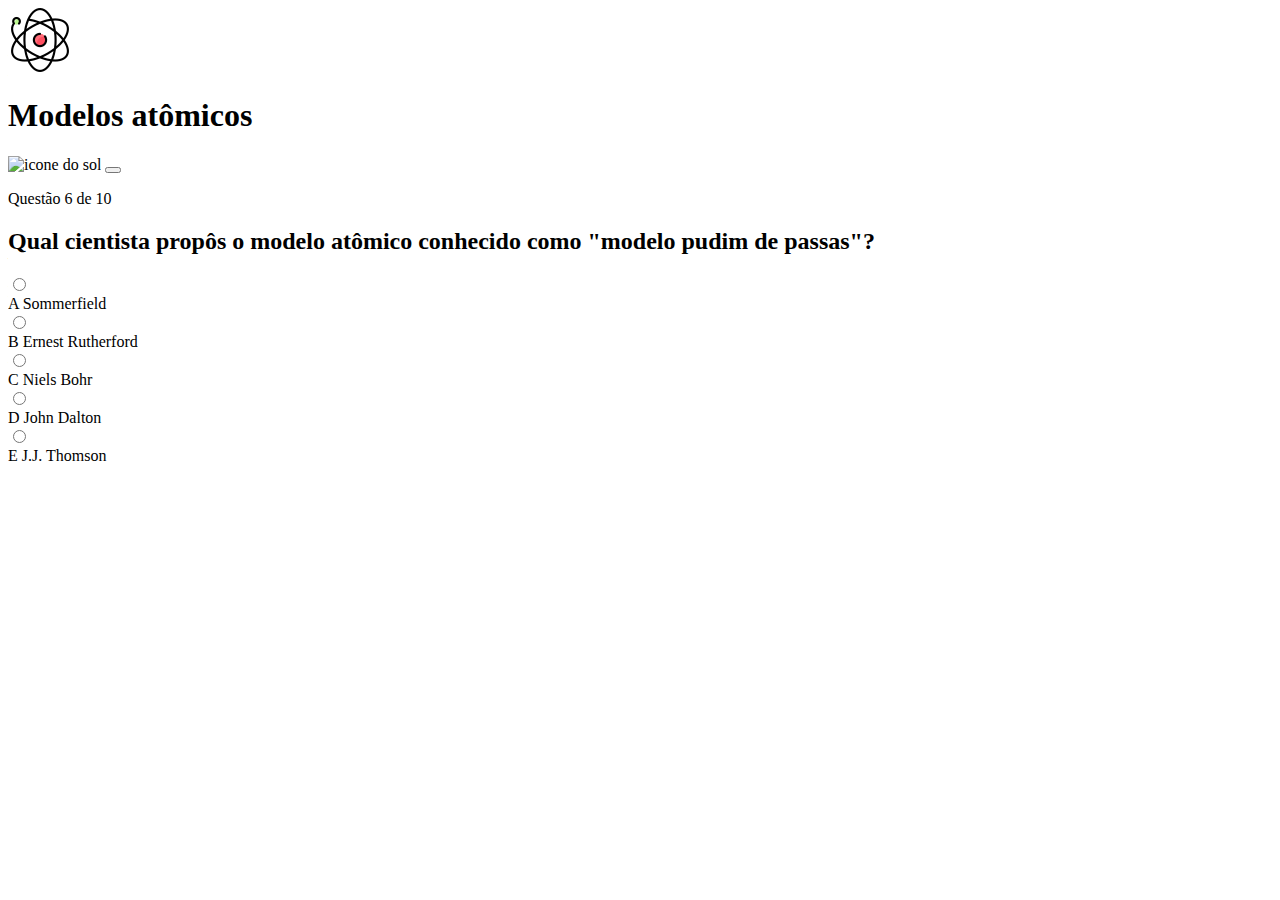
==== paginas/quiz/quiz.html @ 5dd11688 "primeira parte das alternativas" ====
<!DOCTYPE html>
<html lang="pt-BR">
<head>
    <meta charset="UTF-8">
    <meta name="viewport" content="width=device-width, initial-scale=1.0">
    <title>Quiz app</title>
</head>
<body>
    <header>
        <div class="assunto">
            <div class="assunto_icone">
                <img src="../../assets/images/atom.png" alt="">
            </div>

            <h1> Modelos atômicos </h1>
        </div>
        <div class="tema">
            <img src="../../assets/images/icon-sun-dark.svg" alt="icone do sol">
            <button>
                <div></div>
            </button>
            <img src="../../assets/images/icon-moon-dark.svg" alt="">
        </div>
    </header>

    <main>

        <section class="pergunta">
            <p>Questão 6 de 10</p>
            <h2>Qual cientista propôs o modelo atômico conhecido como "modelo pudim de passas"?</h2>

            <div class="barra_progresso">

            </div>
        </section>

        <section class="alternativas">
            <form action="">
                <label for="alternativa_a">
                    <input type="radio" id="alternativa_a"> 

                    <div>
                        <span>A</span>
                        Sommerfield
                    </div>
                </label>
                <label for="alternativa_b">
                    <input type="radio" id="alternativa_b"> 

                    <div>
                        <span>B</span>
                        Ernest Rutherford
                    </div>
                </label>
                <label for="alternativa_c">
                    <input type="radio" id="alternativa_c"> 

                    <div>
                        <span>C</span>
                        Niels Bohr
                    </div>
                </label>
                <label for="alternativa_d">
                    <input type="radio" id="alternativa_d"> 

                    <div>
                        <span>D</span>
                        John Dalton
                    </div>
                </label>
                <label for="alternativa_e">
                    <input type="radio" id="alternativa_e"> 

                    <div>
                        <span>E</span>
                        J.J. Thomson
                    </div>
                </label>
            </form>
        </section>


    </main>
</body>
</html>
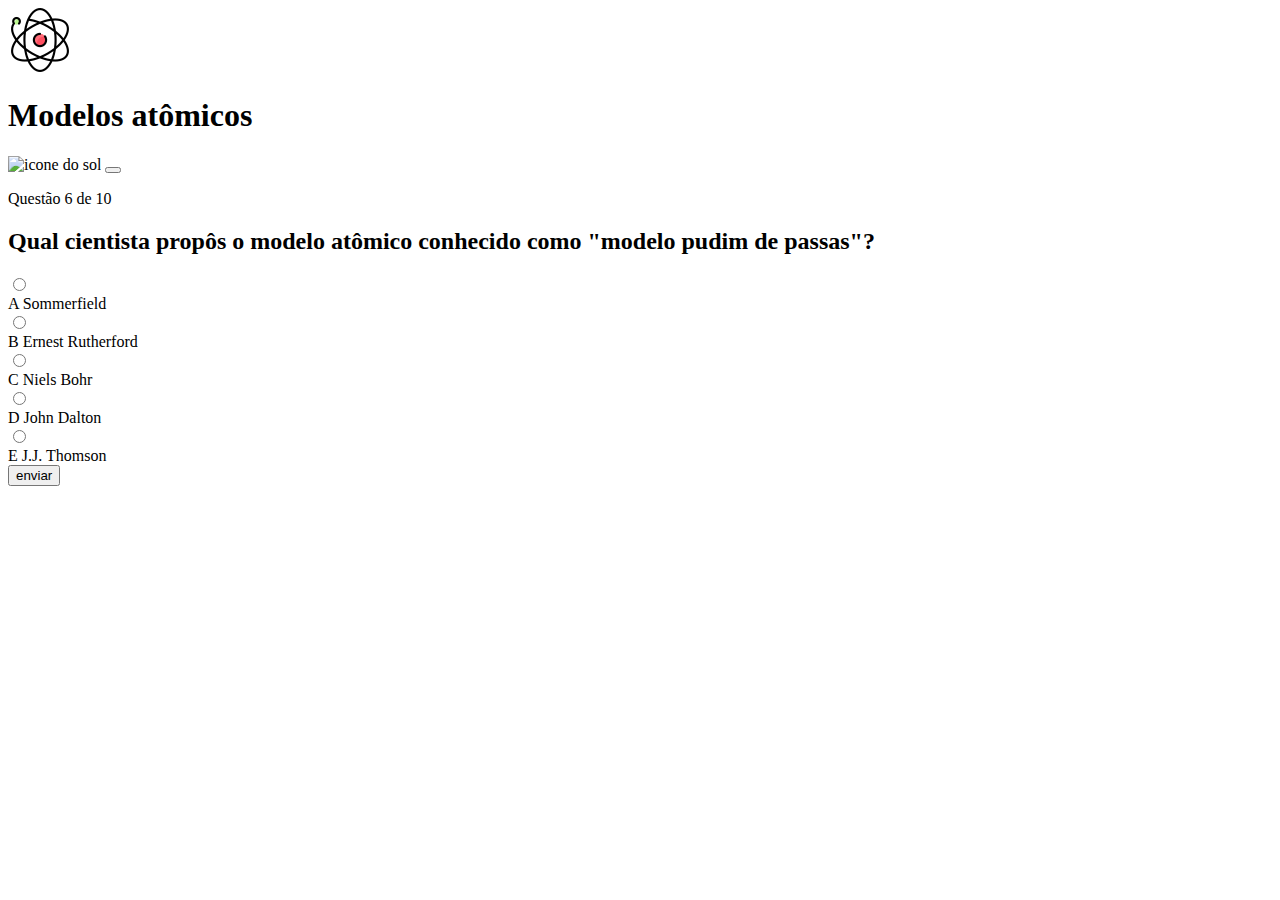
==== commit a75eb538: "parte final das alternativas finalizadas e página finalizada" ====
--- a/paginas/quiz/quiz.html
+++ b/paginas/quiz/quiz.html
@@ -77,6 +77,9 @@
                     </div>
                 </label>
             </form>
+
+            <button>enviar</button>
+            
         </section>
 
 
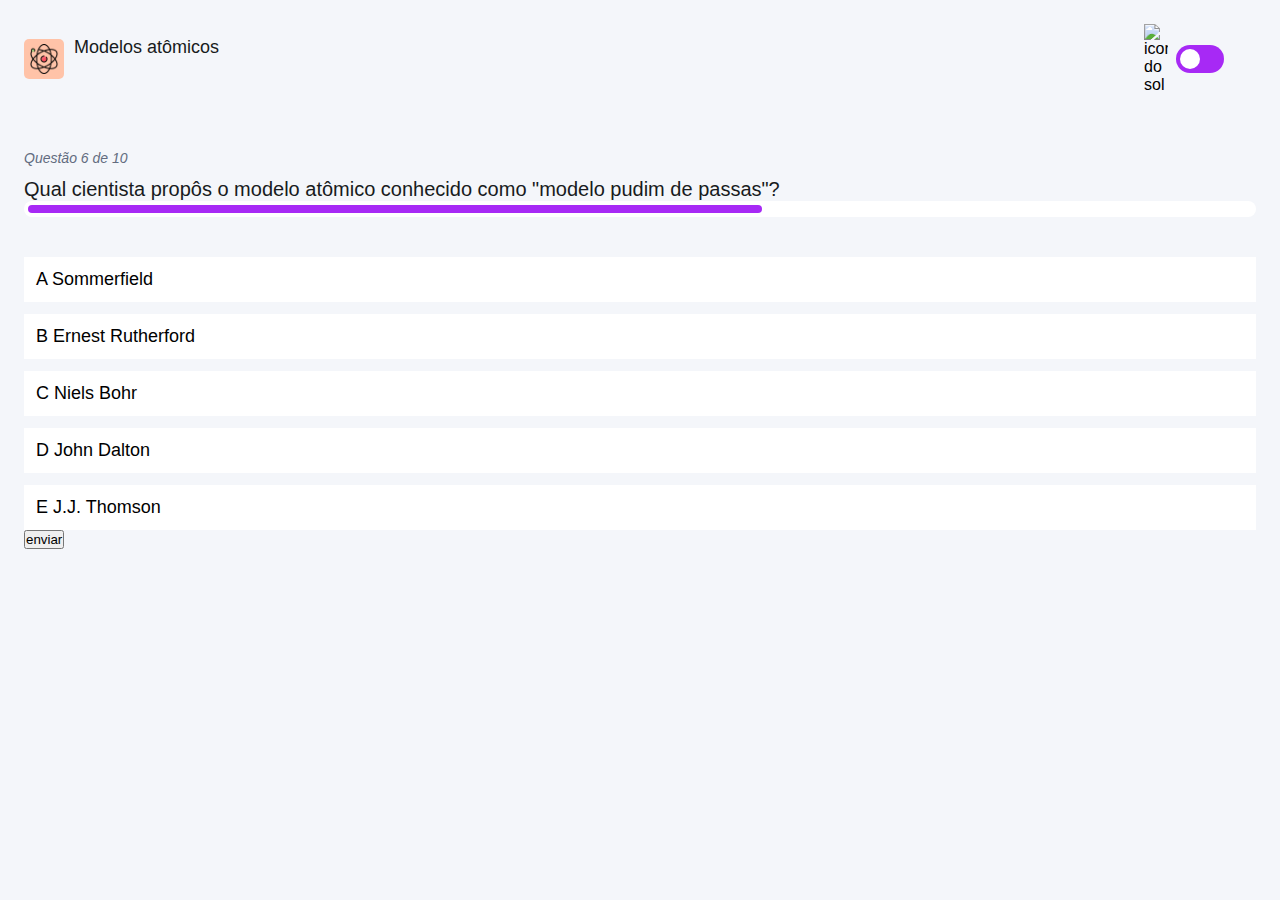
==== commit 1ad55fc9: "estilização página quiz" ====
--- a/paginas/quiz/quiz.html
+++ b/paginas/quiz/quiz.html
@@ -3,9 +3,13 @@
 <head>
     <meta charset="UTF-8">
     <meta name="viewport" content="width=device-width, initial-scale=1.0">
+    <link rel="preconnect" href="https://fonts.googleapis.com">
+    <link rel="preconnect" href="https://fonts.gstatic.com" crossorigin>
+    <link href="https://fonts.googleapis.com/css2?family=Rubik:ital,wght@0,300..900;1,300..900&display=swap">
+    <link rel="stylesheet" href="quiz.css">
     <title>Quiz app</title>
 </head>
-<body>
+<body >
     <header>
         <div class="assunto">
             <div class="assunto_icone">
@@ -27,10 +31,11 @@
 
         <section class="pergunta">
             <p>Questão 6 de 10</p>
+
             <h2>Qual cientista propôs o modelo atômico conhecido como "modelo pudim de passas"?</h2>
 
             <div class="barra_progresso">
-
+                <div></div>
             </div>
         </section>
 
@@ -44,6 +49,7 @@
                         Sommerfield
                     </div>
                 </label>
+
                 <label for="alternativa_b">
                     <input type="radio" id="alternativa_b"> 
 
@@ -52,6 +58,7 @@
                         Ernest Rutherford
                     </div>
                 </label>
+
                 <label for="alternativa_c">
                     <input type="radio" id="alternativa_c"> 
 
@@ -60,6 +67,7 @@
                         Niels Bohr
                     </div>
                 </label>
+
                 <label for="alternativa_d">
                     <input type="radio" id="alternativa_d"> 
 
@@ -68,6 +76,7 @@
                         John Dalton
                     </div>
                 </label>
+
                 <label for="alternativa_e">
                     <input type="radio" id="alternativa_e"> 
 
@@ -79,7 +88,7 @@
             </form>
 
             <button>enviar</button>
-            
+
         </section>
 
 
--- a/paginas/quiz/quiz.css
+++ b/paginas/quiz/quiz.css
@@ -0,0 +1,171 @@
+* {
+    margin: 0;
+    padding: 0;
+    box-sizing: border-box;
+    font-family: "Rubik", sans-serif;
+    -webkit-font-smoothing: antialiased,
+}
+
+:root{
+    --bg-color: #f4f6fa;
+    --purple: #a729f5;
+    --white : #ffff;
+    --primary-text-color: #181b20;
+    --secundary-text-color: #626c7f;
+    --button-bg: #fff;
+    --shadow: 0px 16px 40px 0px rgba(143, 160,193,8.14);
+    --bg-ma: #ffc3a8;
+    --bg-tp: #cbfae3;
+    --bg-fi: #b3dff3;
+    --bg-mobile: url(../../assets/images/pattern-background-mobile-light.svg);
+    --bg-desktop: url(../../assets/images/pattern-background-desktop-light.svg);
+}
+
+body.escuro{
+    --bg-mobile: url(../../assets/images/pattern-background-mobile-dark.svg);
+    --bg-desktop: url(../../assets/images/pattern-background-desktop-dark.svg);
+    --bg-color: #313e51;
+    --primary-text-color: #ffff;
+    --secundary-text-color: #abc1e1;
+    --button-bg: #3b4d66;
+    --shadow: 0px 16px 40px 0px rgba(49,62,81,0.14);
+
+}
+body {
+   
+    height: 100svh;
+    background: var(--bg-mobile) var(--bg-color);
+    background-repeat: no-repeat;
+    background-size: cover;
+}
+
+header{
+
+    display: flex;
+    justify-content: space-between;
+    padding: 16px 24px;
+}
+
+.assunto{
+    display: flex;
+    align-items: center;
+    gap: 10px;
+}
+
+
+.assunto_icone{
+    background: var(--bg-ma);
+    width: 40px;
+    height: 40px;
+    padding: 5px;
+    border-radius: 5px;
+}
+
+.assunto_icone img{
+    width: 100%;
+}
+
+.assunto h1{
+    font-size: 18px;
+    font-weight: 500;
+    color: var(--primary-text-color);
+    line-height: 24px;
+    margin-bottom: 24px;
+}
+
+.barra_progresso{
+    background: var(--button-bg);
+    height: 16px;
+    padding: 4px;
+    border-radius: 999px;
+}
+.barra_progresso div{
+    height: 100%;
+    width: 60%;
+    background: var(--purple);
+    border-radius: 999px;
+}
+
+.tema {
+    
+    padding: 8px 0;
+    display: flex;
+    align-items: center;
+    gap: 8px;
+}
+
+.tema img{
+    width: 16px;
+}
+
+.tema button {
+    height: 20px;
+    width: 32px;
+    background: var(--purple);
+    border: 0;
+    border-radius: 999px;
+    padding: 4px;
+}
+
+.tema button div{
+    background: var(--white);
+    width: 12px;
+    height: 12px;
+    border-radius: 999px;
+}
+
+main{
+    padding: 32px 24px;
+}
+
+.pergunta{
+    margin-bottom: 40px;
+}
+
+.pergunta p{
+    font-style: italic;
+    font-size: 14px;
+    color: var(--secundary-text-color);
+    margin-bottom: 12px;
+
+}
+
+.pergunta h2{
+    font-size: 20px;
+    font-weight: 500;
+    color: var(--primary-text-color);
+
+}
+
+.alternativas form{
+    display: flex;
+    flex-direction: column;
+    gap: 12px;
+}
+
+.alternativas label{
+    display: block;
+    background: var(--button-bg);
+    padding: 12px;
+    font-size: 18px;
+}
+.alternativas input{
+    display: none;
+}
+
+@media(min-width:1100px){
+    .tema img{
+        width: 24px;
+        gap:16px;
+    }
+
+    .tema button{
+        width: 48px;
+        height: 28px;
+
+    }
+    .tema button div{
+        width: 20px;
+        height: 20px;
+    }
+}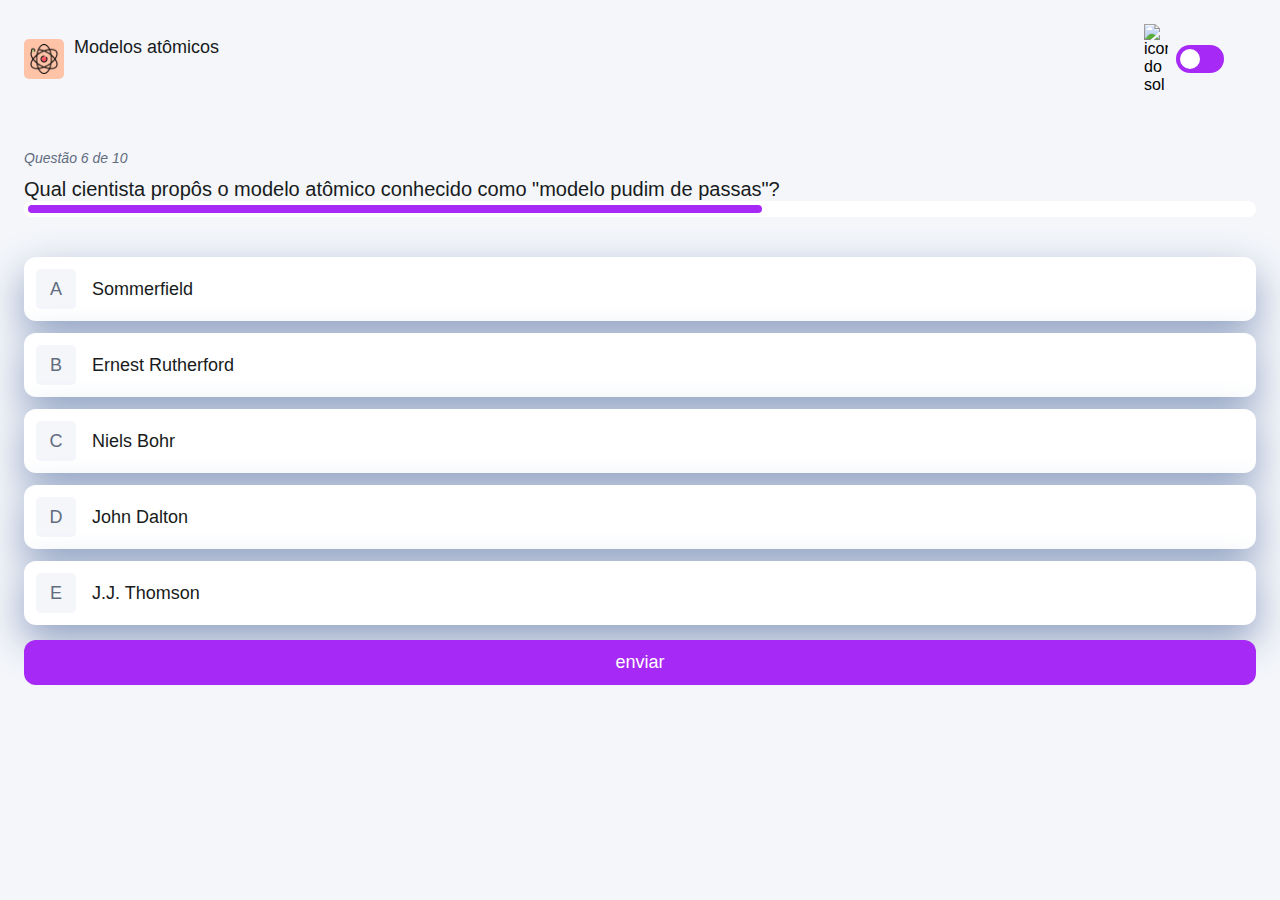
==== commit ba70f3f5: "efeito de seleção das alternativas" ====
--- a/paginas/quiz/quiz.html
+++ b/paginas/quiz/quiz.html
@@ -42,7 +42,7 @@
         <section class="alternativas">
             <form action="">
                 <label for="alternativa_a">
-                    <input type="radio" id="alternativa_a"> 
+                    <input type="radio" id="alternativa_a" name="alternativa"> 
 
                     <div>
                         <span>A</span>
@@ -51,7 +51,7 @@
                 </label>
 
                 <label for="alternativa_b">
-                    <input type="radio" id="alternativa_b"> 
+                    <input type="radio" id="alternativa_b" name="alternativa"> 
 
                     <div>
                         <span>B</span>
@@ -60,7 +60,7 @@
                 </label>
 
                 <label for="alternativa_c">
-                    <input type="radio" id="alternativa_c"> 
+                    <input type="radio" id="alternativa_c" name="alternativa"> 
 
                     <div>
                         <span>C</span>
@@ -69,7 +69,7 @@
                 </label>
 
                 <label for="alternativa_d">
-                    <input type="radio" id="alternativa_d"> 
+                    <input type="radio" id="alternativa_d" name="alternativa"> 
 
                     <div>
                         <span>D</span>
@@ -78,7 +78,7 @@
                 </label>
 
                 <label for="alternativa_e">
-                    <input type="radio" id="alternativa_e"> 
+                    <input type="radio" id="alternativa_e" name="alternativa"> 
 
                     <div>
                         <span>E</span>
--- a/paginas/quiz/quiz.css
+++ b/paginas/quiz/quiz.css
@@ -10,6 +10,8 @@
     --bg-color: #f4f6fa;
     --purple: #a729f5;
     --white : #ffff;
+    --green: #26d782;
+    --red: #ee5454;
     --primary-text-color: #181b20;
     --secundary-text-color: #626c7f;
     --button-bg: #fff;
@@ -141,6 +143,7 @@
     display: flex;
     flex-direction: column;
     gap: 12px;
+    margin-bottom: 15px;
 }
 
 .alternativas label{
@@ -148,10 +151,59 @@
     background: var(--button-bg);
     padding: 12px;
     font-size: 18px;
-}
+    font-weight: 500;
+    border-radius: 12px;
+    box-shadow: var(--shadow);
+    color: var(--primary-text-color);
+     
+}
+.alternativas label:has(input:checked){
+    outline: 2px solid var(--purple);
+
+    & span{
+        background: var(--purple);
+        color: var(--white);
+    }
+}
+
 .alternativas input{
     display: none;
 }
+
+.alternativas div{
+    display: flex;
+    align-items: center;
+    gap: 16px;
+
+}
+
+.alternativas div span{
+    display: block;
+    width: 40px;
+    height: 40px;
+    background: var(--bg-color);
+    border-radius: 5px;
+    color: var(--secundary-text-color);
+
+    display: flex;
+    align-items: center;
+    justify-content: center;
+    flex-shrink: 0;
+}
+
+.alternativas button{
+    padding: 12px;
+    border-radius: 12px;
+    border: none;
+    background: var(--purple);
+    color: var(--white);
+    width: 100%;
+
+    font-size: 18px;
+    font-weight: 500;
+
+}
+
 
 @media(min-width:1100px){
     .tema img{
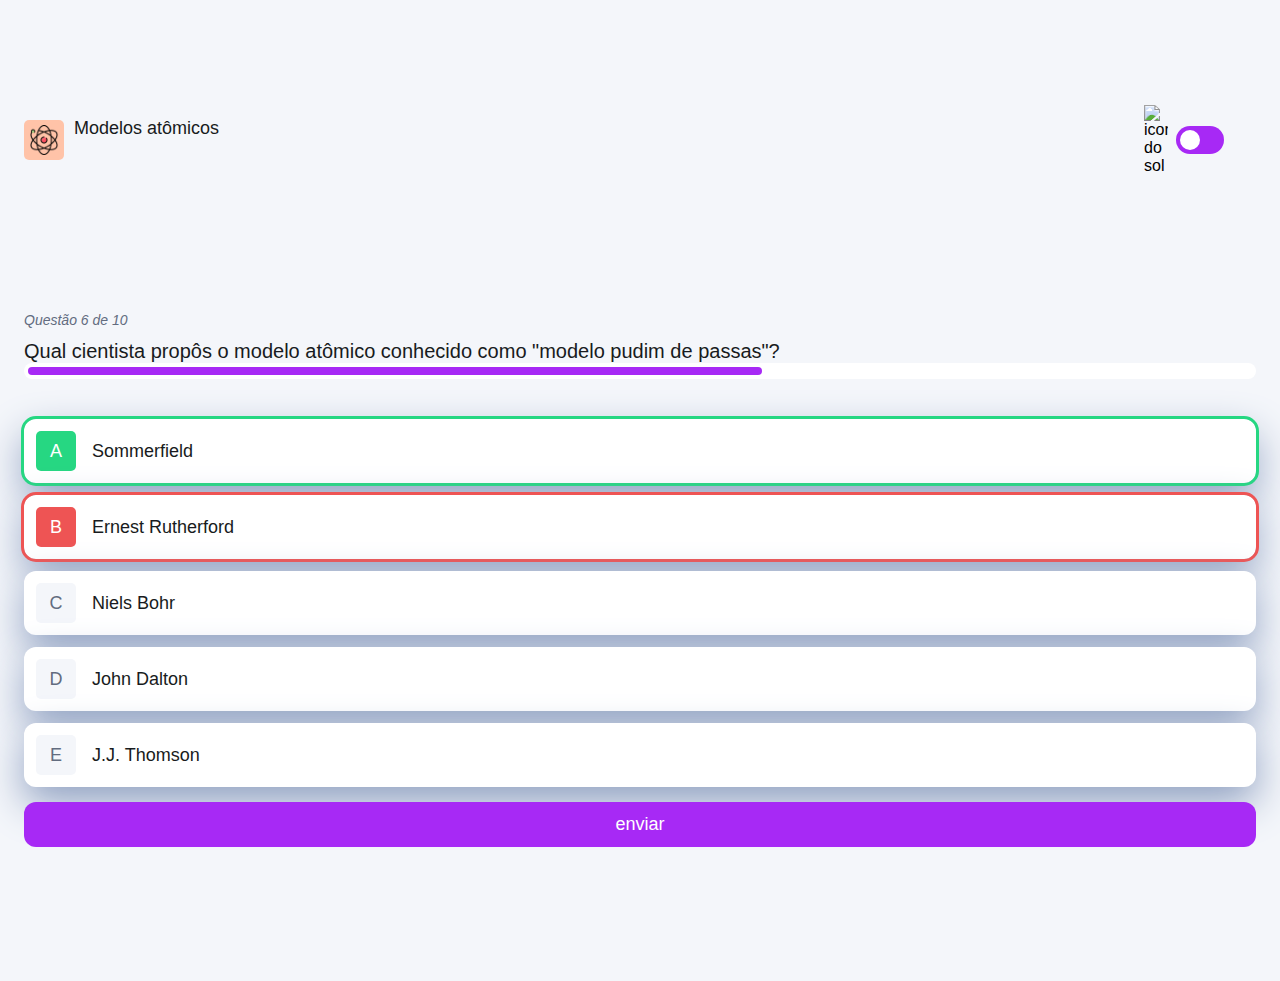
==== commit 3bc80754: "adicionado efeito para alternativas corretas e erradas" ====
--- a/paginas/quiz/quiz.html
+++ b/paginas/quiz/quiz.html
@@ -41,7 +41,7 @@
 
         <section class="alternativas">
             <form action="">
-                <label for="alternativa_a">
+                <label for="alternativa_a" id="correta">
                     <input type="radio" id="alternativa_a" name="alternativa"> 
 
                     <div>
@@ -50,7 +50,7 @@
                     </div>
                 </label>
 
-                <label for="alternativa_b">
+                <label for="alternativa_b" id="errado">
                     <input type="radio" id="alternativa_b" name="alternativa"> 
 
                     <div>
--- a/paginas/quiz/quiz.css
+++ b/paginas/quiz/quiz.css
@@ -166,6 +166,26 @@
     }
 }
 
+.alternativas label#correta{
+    outline: 3px solid var(--green);
+
+    & span{
+        background: var(--green);
+        color: var(--white);
+
+    }
+}
+
+.alternativas label#errado{
+    outline: 3px solid var(--red);
+
+    & span{
+        background: var(--red);
+        color: var(--white);
+
+    }
+}
+
 .alternativas input{
     display: none;
 }
@@ -206,6 +226,10 @@
 
 
 @media(min-width:1100px){
+    header{
+        margin-block: 81px;
+
+    }
     .tema img{
         width: 24px;
         gap:16px;
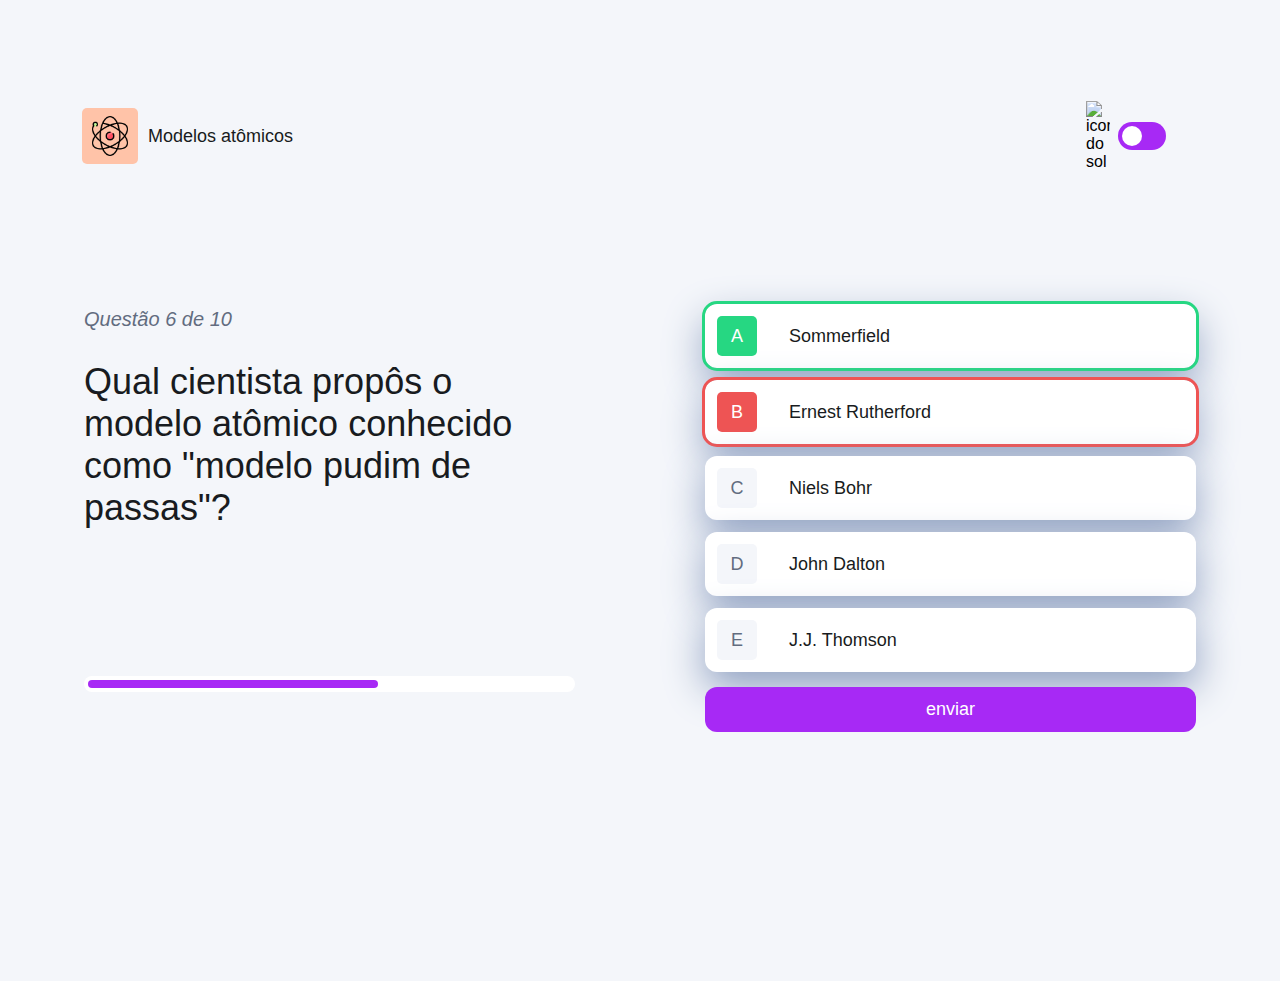
==== commit b22ddd91: "Ajuste do nome Modelos atômicos" ====
--- a/paginas/quiz/quiz.html
+++ b/paginas/quiz/quiz.html
@@ -30,9 +30,13 @@
     <main>
 
         <section class="pergunta">
-            <p>Questão 6 de 10</p>
+            <div>
 
-            <h2>Qual cientista propôs o modelo atômico conhecido como "modelo pudim de passas"?</h2>
+                <p>Questão 6 de 10</p>
+                <h2>Qual cientista propôs o modelo atômico conhecido como "modelo pudim de passas"?</h2>
+
+            </div>
+            
 
             <div class="barra_progresso">
                 <div></div>
--- a/paginas/quiz/quiz.css
+++ b/paginas/quiz/quiz.css
@@ -42,10 +42,9 @@
 }
 
 header{
-
     display: flex;
     justify-content: space-between;
-    padding: 16px 24px;
+    padding: 12px 22px;
 }
 
 .assunto{
@@ -72,7 +71,8 @@
     font-weight: 500;
     color: var(--primary-text-color);
     line-height: 24px;
-    margin-bottom: 24px;
+    margin: 0;
+   
 }
 
 .barra_progresso{
@@ -228,8 +228,17 @@
 @media(min-width:1100px){
     header{
         margin-block: 81px;
-
-    }
+        max-width: 1160px;
+        margin-inline: auto;
+
+    }
+
+    .assunto_icone{
+        width: 56px;
+        height: 56px;
+        padding: 8px;
+    }
+
     .tema img{
         width: 24px;
         gap:16px;
@@ -244,4 +253,39 @@
         width: 20px;
         height: 20px;
     }
-}+    main{
+        max-width: 1160px;
+        margin-inline: auto;
+
+        display: flex;
+        gap:130px;
+    }
+
+    section{
+        width: 100%;
+
+    }
+
+    .pergunta{
+        display: flex;
+        flex-direction: column;
+        justify-content: space-between;
+    }
+
+    .pergunta p{
+        font-size: 20px;
+        line-height: 30px;
+        margin-bottom: 27px;
+    }
+
+    .pergunta h2{
+        font-size: 36px;
+        line-height: 42px;
+    }
+
+    .alternativas div{
+        gap: 32px;
+    }
+
+
+}
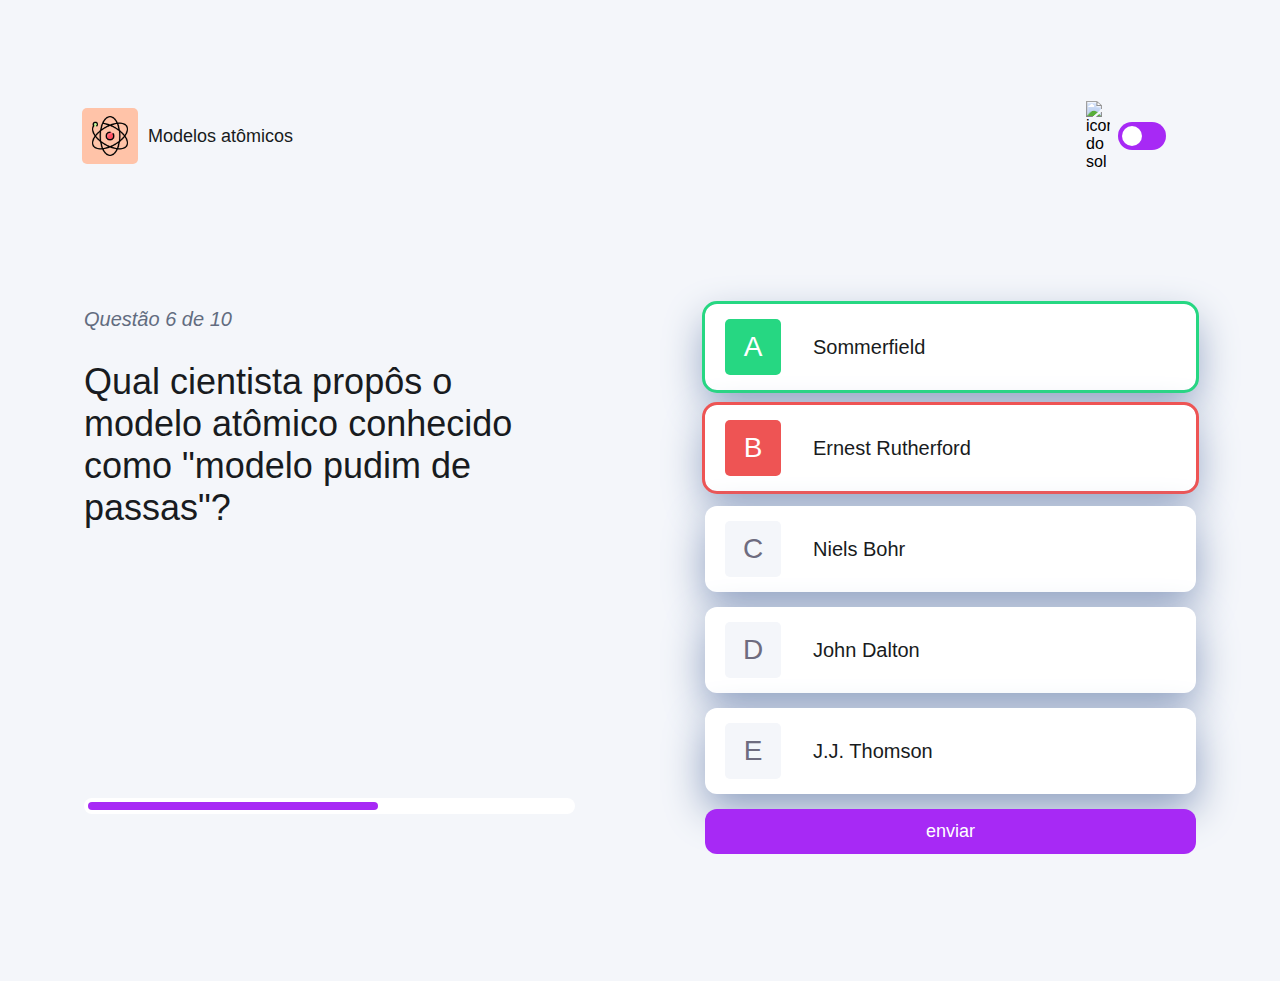
==== commit 21067df0: "adição do header na página de resultados.html" ====
--- a/paginas/quiz/quiz.html
+++ b/paginas/quiz/quiz.html
@@ -97,5 +97,7 @@
 
 
     </main>
+
+    
 </body>
 </html>--- a/paginas/quiz/quiz.css
+++ b/paginas/quiz/quiz.css
@@ -8,7 +8,10 @@
 
 :root{
     --bg-color: #f4f6fa;
+    --bg-span:#f4f6fa;
+    --color-span:#6e6c7f;
     --purple: #a729f5;
+    --purple-hover:rgba(167, 41, 245, 0.8);
     --white : #ffff;
     --green: #26d782;
     --red: #ee5454;
@@ -16,7 +19,7 @@
     --secundary-text-color: #626c7f;
     --button-bg: #fff;
     --shadow: 0px 16px 40px 0px rgba(143, 160,193,8.14);
-    --bg-ma: #ffc3a8;
+    --bg-ma: #ffc3a8; 
     --bg-tp: #cbfae3;
     --bg-fi: #b3dff3;
     --bg-mobile: url(../../assets/images/pattern-background-mobile-light.svg);
@@ -27,6 +30,7 @@
     --bg-mobile: url(../../assets/images/pattern-background-mobile-dark.svg);
     --bg-desktop: url(../../assets/images/pattern-background-desktop-dark.svg);
     --bg-color: #313e51;
+    --color-span:#313e51;
     --primary-text-color: #ffff;
     --secundary-text-color: #abc1e1;
     --button-bg: #3b4d66;
@@ -155,8 +159,18 @@
     border-radius: 12px;
     box-shadow: var(--shadow);
     color: var(--primary-text-color);
+    cursor: pointer;
      
 }
+
+.alternativas label:hover{
+    & span{
+        background: var(--bg-ma);
+        color: var(--white)
+    }
+}
+
+
 .alternativas label:has(input:checked){
     outline: 2px solid var(--purple);
 
@@ -201,9 +215,9 @@
     display: block;
     width: 40px;
     height: 40px;
-    background: var(--bg-color);
+    background: var(--bg-span);
     border-radius: 5px;
-    color: var(--secundary-text-color);
+    color: var(--color-span);
 
     display: flex;
     align-items: center;
@@ -221,11 +235,23 @@
 
     font-size: 18px;
     font-weight: 500;
-
-}
-
-
-@media(min-width:1100px){
+    transition: background 0.3s;
+
+}
+
+.alternativas button:hover{
+    background: var(--purple-hover);
+    cursor: pointer;
+}
+
+
+@media(min-width:1000px){
+    body{
+
+        background: var(--bg-desktop) var(--bg-color);
+        background-size: cover;
+        background-repeat: no-repeat;
+    }
     header{
         margin-block: 81px;
         max-width: 1160px;
@@ -278,14 +304,31 @@
         margin-bottom: 27px;
     }
 
+
     .pergunta h2{
         font-size: 36px;
         line-height: 42px;
     }
+    .alternativas label {
+        font-size: 20px;
+        padding: 15px 20px;
+
+    }
 
     .alternativas div{
         gap: 32px;
-    }
-
-
-}
+        
+    }
+
+    .alternativas form{
+        gap:15px;
+        margin-bottom: 15px;
+    }
+
+    .alternativas div span{
+        width: 56px;
+        height: 56px;
+        font-size: 28px;
+    }
+
+}
